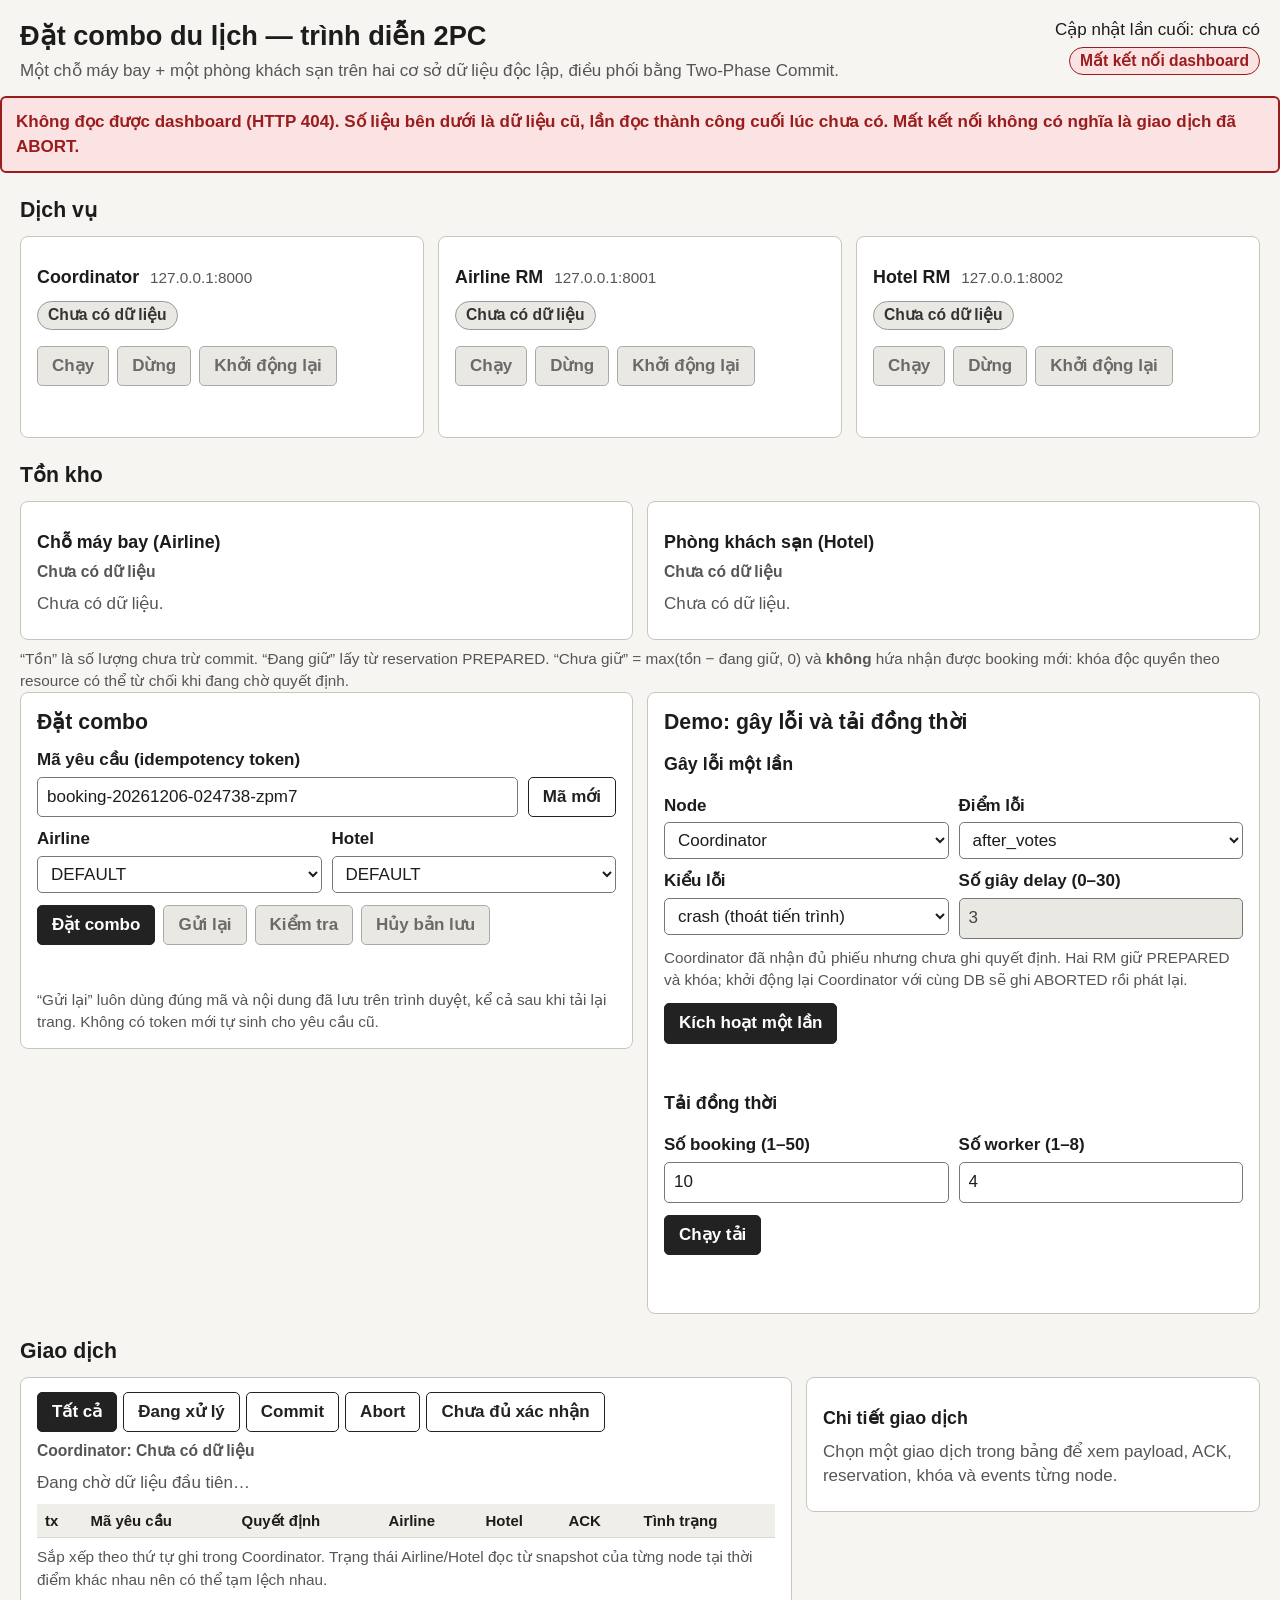
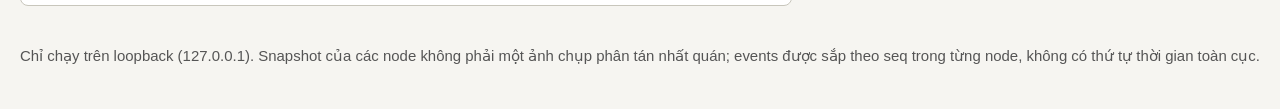
==== web/index.html @ ee9246bd "feat: dashboard web tiếng Việt, run_dashboard, kiểm thử trình duyệt" ====
<!DOCTYPE html>
<html lang="vi">
<head>
<meta charset="utf-8">
<meta name="viewport" content="width=device-width, initial-scale=1">
<title>Đặt combo du lịch — Trình diễn 2PC</title>
<link rel="stylesheet" href="style.css">
</head>
<body>
<a class="skip" href="#booking-title">Bỏ qua tới phần đặt combo</a>

<header class="top">
  <div>
    <h1>Đặt combo du lịch — trình diễn 2PC</h1>
    <p class="sub">Một chỗ máy bay + một phòng khách sạn trên hai cơ sở dữ liệu độc lập, điều phối bằng Two-Phase Commit.</p>
  </div>
  <div class="top-status">
    <p id="last-update" aria-live="off">Cập nhật lần cuối: chưa có</p>
    <p id="poll-state" class="badge muted">Đang kết nối…</p>
  </div>
</header>

<div id="banner" class="banner" role="alert" hidden></div>
<noscript><p class="banner">Cần bật JavaScript để dùng dashboard.</p></noscript>

<main>
  <section aria-labelledby="svc-title">
    <h2 id="svc-title">Dịch vụ</h2>
    <div class="grid3">
      <article class="card service" data-name="coordinator">
        <h3>Coordinator <span class="port">127.0.0.1:8000</span></h3>
        <p class="badge muted" data-role="life">Chưa có dữ liệu</p>
        <p data-role="health" class="line"></p>
        <p data-role="meta" class="meta"></p>
        <p data-role="error" class="errline" hidden></p>
        <div class="btns">
          <button type="button" data-action="start">Chạy</button>
          <button type="button" data-action="stop">Dừng</button>
          <button type="button" data-action="restart">Khởi động lại</button>
        </div>
        <p data-role="msg" class="note" aria-live="polite"></p>
      </article>
      <article class="card service" data-name="airline">
        <h3>Airline RM <span class="port">127.0.0.1:8001</span></h3>
        <p class="badge muted" data-role="life">Chưa có dữ liệu</p>
        <p data-role="health" class="line"></p>
        <p data-role="meta" class="meta"></p>
        <p data-role="error" class="errline" hidden></p>
        <div class="btns">
          <button type="button" data-action="start">Chạy</button>
          <button type="button" data-action="stop">Dừng</button>
          <button type="button" data-action="restart">Khởi động lại</button>
        </div>
        <p data-role="msg" class="note" aria-live="polite"></p>
      </article>
      <article class="card service" data-name="hotel">
        <h3>Hotel RM <span class="port">127.0.0.1:8002</span></h3>
        <p class="badge muted" data-role="life">Chưa có dữ liệu</p>
        <p data-role="health" class="line"></p>
        <p data-role="meta" class="meta"></p>
        <p data-role="error" class="errline" hidden></p>
        <div class="btns">
          <button type="button" data-action="start">Chạy</button>
          <button type="button" data-action="stop">Dừng</button>
          <button type="button" data-action="restart">Khởi động lại</button>
        </div>
        <p data-role="msg" class="note" aria-live="polite"></p>
      </article>
    </div>
  </section>

  <section aria-labelledby="inv-title">
    <h2 id="inv-title">Tồn kho</h2>
    <div class="grid2">
      <article class="card inventory" data-name="airline">
        <h3>Chỗ máy bay (Airline)</h3>
        <p class="fresh" data-role="fresh"></p>
        <div data-role="body"></div>
      </article>
      <article class="card inventory" data-name="hotel">
        <h3>Phòng khách sạn (Hotel)</h3>
        <p class="fresh" data-role="fresh"></p>
        <div data-role="body"></div>
      </article>
    </div>
    <p class="hint">“Tồn” là số lượng chưa trừ commit. “Đang giữ” lấy từ reservation PREPARED. “Chưa giữ” = max(tồn − đang giữ, 0) và <strong>không</strong> hứa nhận được booking mới: khóa độc quyền theo resource có thể từ chối khi đang chờ quyết định.</p>
  </section>

  <div class="grid2 top-align">
    <section class="card" aria-labelledby="booking-title">
      <h2 id="booking-title">Đặt combo</h2>
      <form id="bk-form" autocomplete="off">
        <label for="bk-token">Mã yêu cầu (idempotency token)</label>
        <div class="row">
          <input id="bk-token" type="text" maxlength="128" required spellcheck="false">
          <button type="button" id="bk-newtoken" class="secondary">Mã mới</button>
        </div>
        <div class="row two">
          <div>
            <label for="bk-airline">Airline</label>
            <select id="bk-airline"><option value="DEFAULT">DEFAULT</option></select>
          </div>
          <div>
            <label for="bk-hotel">Hotel</label>
            <select id="bk-hotel">
              <option value="DEFAULT">DEFAULT</option>
              <option value="MISSING">MISSING (không tồn tại → ABORT)</option>
            </select>
          </div>
        </div>
        <div class="btns">
          <button type="submit" id="bk-submit">Đặt combo</button>
          <button type="button" id="bk-retry" class="secondary">Gửi lại</button>
          <button type="button" id="bk-check" class="secondary">Kiểm tra</button>
          <button type="button" id="bk-discard" class="secondary danger">Hủy bản lưu</button>
        </div>
      </form>
      <p id="bk-lock" class="note" hidden></p>
      <div id="bk-status" class="status" role="status" aria-live="polite"></div>
      <div id="bk-result"></div>
      <p class="hint">“Gửi lại” luôn dùng đúng mã và nội dung đã lưu trên trình duyệt, kể cả sau khi tải lại trang. Không có token mới tự sinh cho yêu cầu cũ.</p>
    </section>

    <section class="card" aria-labelledby="demo-title">
      <h2 id="demo-title">Demo: gây lỗi và tải đồng thời</h2>
      <h3>Gây lỗi một lần</h3>
      <form id="ft-form" autocomplete="off" novalidate>
        <div class="row two">
          <div>
            <label for="ft-service">Node</label>
            <select id="ft-service">
              <option value="coordinator">Coordinator</option>
              <option value="airline">Airline</option>
              <option value="hotel">Hotel</option>
            </select>
          </div>
          <div>
            <label for="ft-point">Điểm lỗi</label>
            <select id="ft-point"></select>
          </div>
        </div>
        <div class="row two">
          <div>
            <label for="ft-mode">Kiểu lỗi</label>
            <select id="ft-mode">
              <option value="crash">crash (thoát tiến trình)</option>
              <option value="delay">delay (chờ)</option>
            </select>
          </div>
          <div>
            <label for="ft-seconds">Số giây delay (0–30)</label>
            <input id="ft-seconds" type="number" min="0" max="30" step="0.5" value="3">
          </div>
        </div>
        <p id="ft-hint" class="hint"></p>
        <div class="btns"><button type="submit" id="ft-submit">Kích hoạt một lần</button></div>
      </form>
      <div id="ft-status" class="status" role="status" aria-live="polite"></div>
      <ul id="ft-armed" class="plain"></ul>

      <h3>Tải đồng thời</h3>
      <form id="ld-form" autocomplete="off" novalidate>
        <div class="row two">
          <div>
            <label for="ld-count">Số booking (1–50)</label>
            <input id="ld-count" type="number" min="1" max="50" step="1" value="10">
          </div>
          <div>
            <label for="ld-workers">Số worker (1–8)</label>
            <input id="ld-workers" type="number" min="1" max="8" step="1" value="4">
          </div>
        </div>
        <div class="btns"><button type="submit" id="ld-submit">Chạy tải</button></div>
      </form>
      <div id="ld-status" class="status" role="status" aria-live="polite"></div>
      <progress id="ld-progress" max="1" value="0" hidden></progress>
      <p id="ld-summary" class="line"></p>
      <div class="tablewrap" id="ld-wrap" hidden>
        <table class="data" aria-label="Kết quả từng booking trong đợt tải">
          <thead><tr><th>#</th><th>Mã yêu cầu</th><th>Kết quả</th><th>tx</th><th>ACK</th></tr></thead>
          <tbody id="ld-body"></tbody>
        </table>
      </div>
    </section>
  </div>

  <section aria-labelledby="tx-title">
    <h2 id="tx-title">Giao dịch</h2>
    <div class="grid2 top-align wide-left">
      <div class="card">
        <div class="filters" role="group" aria-label="Lọc giao dịch" id="tx-filters">
          <button type="button" data-filter="all" aria-pressed="true">Tất cả</button>
          <button type="button" data-filter="processing" aria-pressed="false">Đang xử lý</button>
          <button type="button" data-filter="commit" aria-pressed="false">Commit</button>
          <button type="button" data-filter="abort" aria-pressed="false">Abort</button>
          <button type="button" data-filter="pending" aria-pressed="false">Chưa đủ xác nhận</button>
        </div>
        <p id="tx-fresh" class="fresh"></p>
        <p id="tx-empty" class="note" hidden></p>
        <div class="tablewrap">
          <table class="data" id="tx-table" aria-label="Danh sách giao dịch (mới nhất ở trên)">
            <thead><tr><th>tx</th><th>Mã yêu cầu</th><th>Quyết định</th><th>Airline</th><th>Hotel</th><th>ACK</th><th>Tình trạng</th></tr></thead>
            <tbody id="tx-body"></tbody>
          </table>
        </div>
        <p class="hint">Sắp xếp theo thứ tự ghi trong Coordinator. Trạng thái Airline/Hotel đọc từ snapshot của từng node tại thời điểm khác nhau nên có thể tạm lệch nhau.</p>
      </div>
      <div class="card" id="tx-detail" aria-live="off">
        <h3>Chi tiết giao dịch</h3>
        <p class="note">Chọn một giao dịch trong bảng để xem payload, ACK, reservation, khóa và events từng node.</p>
      </div>
    </div>
  </section>
</main>

<footer>
  <p>Chỉ chạy trên loopback (127.0.0.1). Snapshot của các node không phải một ảnh chụp phân tán nhất quán; events được sắp theo seq trong từng node, không có thứ tự thời gian toàn cục.</p>
</footer>
<script src="app.js"></script>
</body>
</html>
---- web/style.css ----
:root{
  --bg:#f6f5f1; --panel:#ffffff; --text:#1c1c1c; --muted:#555; --line:#c8c6bc;
  --ok:#17622a; --ok-bg:#e1f2e4; --bad:#9b1c1c; --bad-bg:#fbe3e3;
  --warn:#7a4e00; --warn-bg:#fcefc9; --mut-bg:#e9e8e3; --dark:#222;
  --focus:#b45309;
}
*{box-sizing:border-box}
html{font-size:17px}
body{margin:0;background:var(--bg);color:var(--text);font-family:"Segoe UI",Roboto,Arial,sans-serif;line-height:1.45}
main{max-width:1400px;margin:0 auto;padding:0 20px 24px}
h1{font-size:1.6rem;margin:0}
h2{font-size:1.25rem;margin:22px 0 10px}
h3{font-size:1.05rem;margin:14px 0 6px}
.card h2{margin-top:0}
.skip{position:absolute;left:-999px;top:0;background:#fff;padding:8px}
.skip:focus{left:8px;z-index:10}
.top{display:flex;justify-content:space-between;gap:16px;align-items:flex-start;max-width:1400px;margin:0 auto;padding:16px 20px 8px}
.sub{margin:4px 0 0;color:var(--muted)}
.top-status{text-align:right}
.top-status p{margin:2px 0}
.banner{max-width:1360px;margin:4px auto 8px;padding:10px 14px;background:var(--bad-bg);color:var(--bad);border:2px solid var(--bad);border-radius:6px;font-weight:600}
.banner.warn{background:var(--warn-bg);color:var(--warn);border-color:var(--warn)}
.grid3{display:grid;grid-template-columns:repeat(3,1fr);gap:14px}
.grid2{display:grid;grid-template-columns:repeat(2,1fr);gap:14px}
.grid2.wide-left{grid-template-columns:1.7fr 1fr}
.top-align{align-items:start}
.card{background:var(--panel);border:1px solid var(--line);border-radius:8px;padding:14px 16px;min-width:0}
.port{font-weight:400;color:var(--muted);font-size:.9rem;margin-left:6px}
.badge{display:inline-block;padding:2px 10px;border-radius:999px;font-weight:700;font-size:.92rem;margin:4px 0;border:1px solid transparent}
.badge.ok,.tag.ok{background:var(--ok-bg);color:var(--ok);border-color:var(--ok)}
.badge.bad,.tag.bad{background:var(--bad-bg);color:var(--bad);border-color:var(--bad)}
.badge.warn,.tag.warn{background:var(--warn-bg);color:var(--warn);border-color:var(--warn)}
.badge.muted,.tag.muted{background:var(--mut-bg);color:#333;border-color:#999}
.tag{display:inline-block;padding:0 6px;border-radius:4px;font-weight:700;font-size:.8rem;border:1px solid transparent;white-space:nowrap}
.line{margin:4px 0}
.meta{margin:4px 0;color:var(--muted);font-size:.9rem;word-break:break-word}
.errline{margin:4px 0;color:var(--bad);font-weight:600;word-break:break-word}
.note{margin:8px 0;color:var(--muted);min-height:1.2em}
.fresh{margin:2px 0 8px;font-size:.92rem;font-weight:600}
.fresh.ok{color:var(--ok)} .fresh.warn{color:var(--warn)} .fresh.bad{color:var(--bad)} .fresh.muted{color:var(--muted)}
.hint{color:var(--muted);font-size:.9rem;margin:8px 0 0}
.status{margin:10px 0;min-height:1.4em;font-weight:600;word-break:break-word}
.status.ok{color:var(--ok)} .status.bad{color:var(--bad)} .status.warn{color:var(--warn)}
label{display:block;font-weight:600;margin:10px 0 4px}
input,select{font:inherit;padding:7px 9px;border:1px solid #777;border-radius:5px;background:#fff;color:var(--text);width:100%}
input:disabled,select:disabled{background:var(--mut-bg);color:#444}
.row{display:flex;gap:10px;align-items:center}
.row.two{align-items:flex-start}
.row.two>div{flex:1;min-width:0}
.row input{flex:1}
.btns{display:flex;flex-wrap:wrap;gap:8px;margin:12px 0 4px}
button{font:inherit;font-weight:600;padding:7px 14px;border-radius:5px;border:1px solid var(--dark);background:var(--dark);color:#fff;cursor:pointer}
button.secondary{background:#fff;color:var(--dark)}
button.danger{color:var(--bad);border-color:var(--bad)}
button:disabled{background:var(--mut-bg);color:#6a6a6a;border-color:#aaa;cursor:not-allowed}
button.linklike{background:none;border:none;color:var(--text);text-decoration:underline;padding:2px 4px;font-family:Consolas,monospace;font-weight:600}
button.linklike[aria-current="true"]{background:var(--dark);color:#fff;text-decoration:none;border-radius:4px}
:focus-visible{outline:3px solid var(--focus);outline-offset:2px}
.filters{display:flex;flex-wrap:wrap;gap:6px;margin-bottom:8px}
.filters button{background:#fff;color:var(--dark)}
.filters button[aria-pressed="true"]{background:var(--dark);color:#fff}
.tablewrap{overflow-x:auto}
table.data{width:100%;border-collapse:collapse;font-size:.88rem}
table.data td.mono{word-break:break-all}
table.data th,table.data td{padding:6px 8px;border-bottom:1px solid #dcdad0;text-align:left;vertical-align:top}
table.data th{background:#efeee8;position:sticky;top:0}
table.data tr.sel td{background:#f1ecd8}
table.data tr[data-key]{cursor:pointer}
.mono{font-family:Consolas,"Courier New",monospace}
.bignum{font-size:2.6rem;font-weight:800;line-height:1}
.inv-row{display:grid;grid-template-columns:auto 1fr;gap:4px 18px;align-items:center;padding:6px 0;border-top:1px solid #e3e1d8}
.inv-row:first-child{border-top:0}
.inv-stats p{margin:2px 0}
.res-name{font-weight:700;margin:0 0 2px}
.kv{display:grid;grid-template-columns:max-content 1fr;gap:3px 14px;margin:6px 0}
.kv dt{font-weight:600} .kv dd{margin:0;word-break:break-all}
ul.plain{list-style:none;padding:0;margin:6px 0}
ul.plain li{margin:3px 0;font-size:.92rem}
details{margin:6px 0}
summary{cursor:pointer;font-weight:600}
progress{width:100%;height:16px}
footer{max-width:1400px;margin:0 auto;padding:0 20px 28px;color:var(--muted);font-size:.88rem}
@media (max-width:960px){
  .grid3,.grid2,.grid2.wide-left{grid-template-columns:1fr}
  .top{flex-direction:column}.top-status{text-align:left}
}

.banner p{margin:2px 0}
.note.ok{color:var(--ok)} .note.bad{color:var(--bad)} .note.warn{color:var(--warn)}
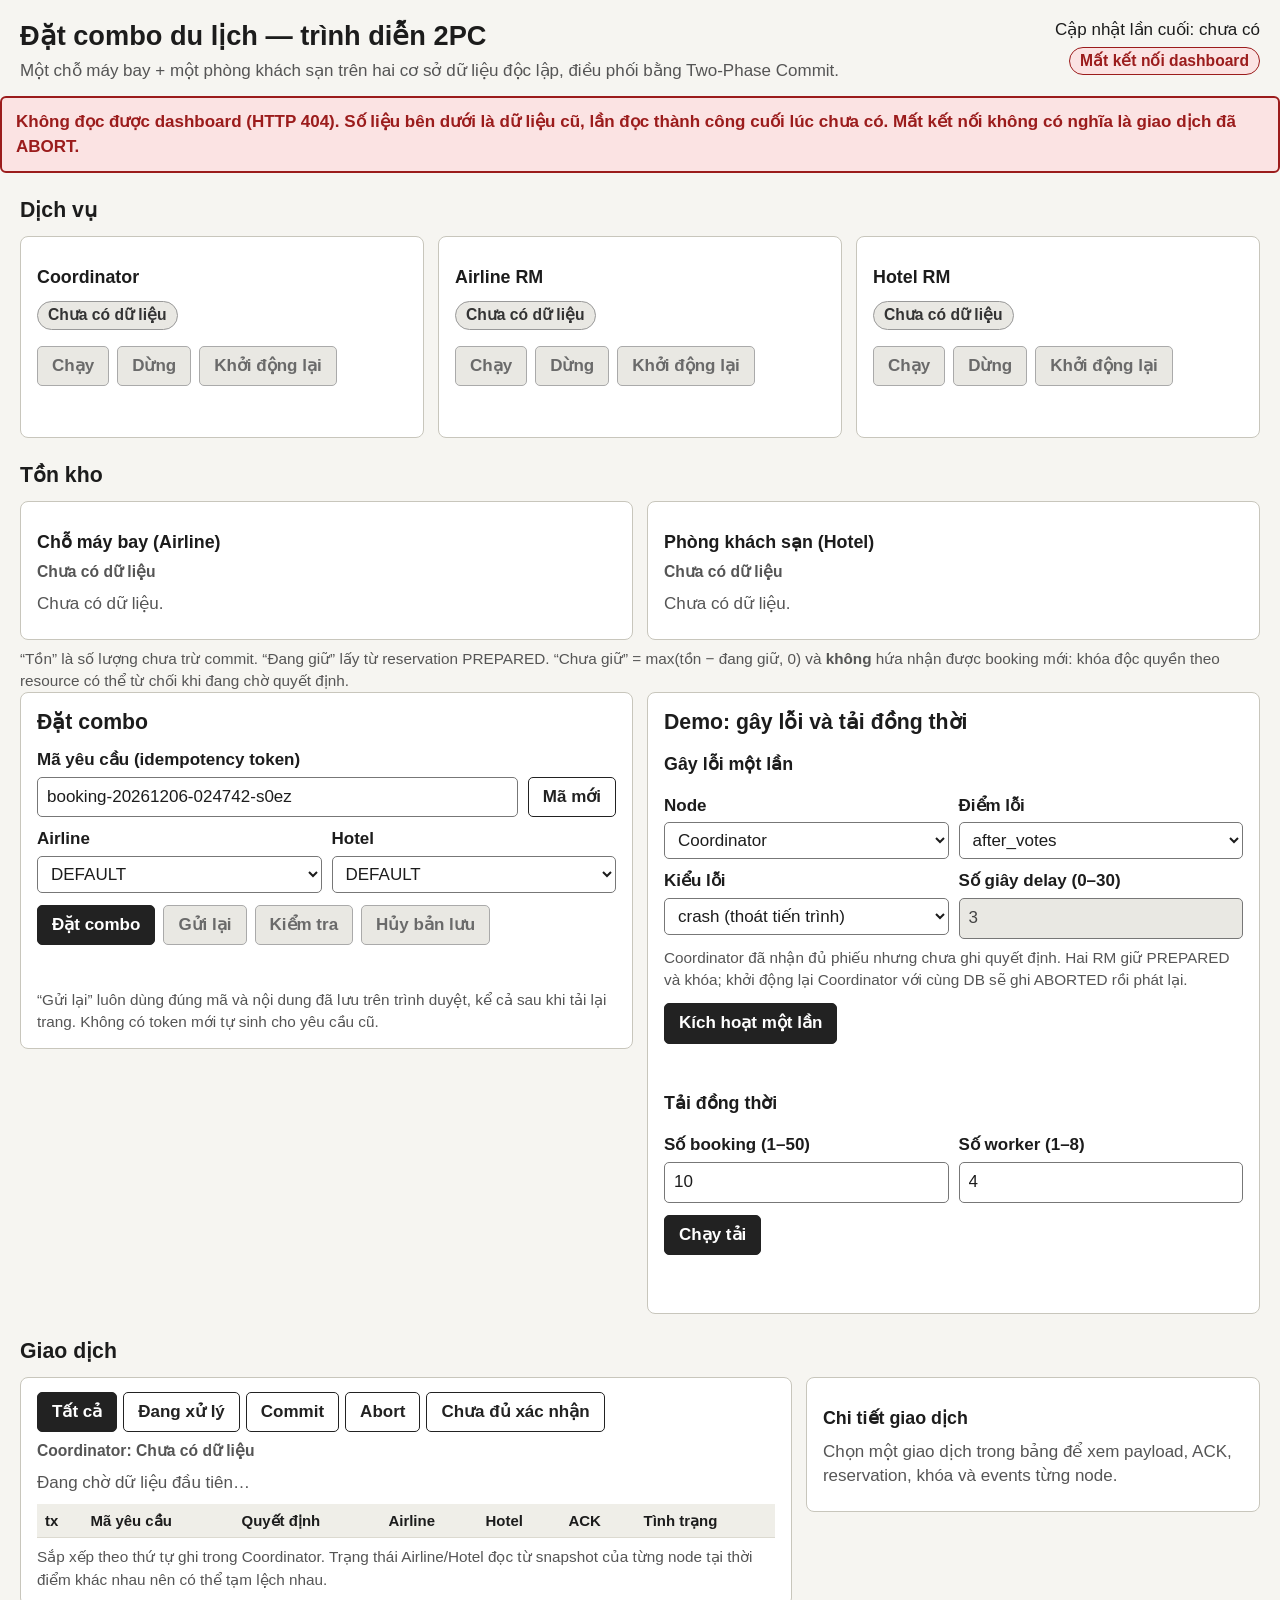
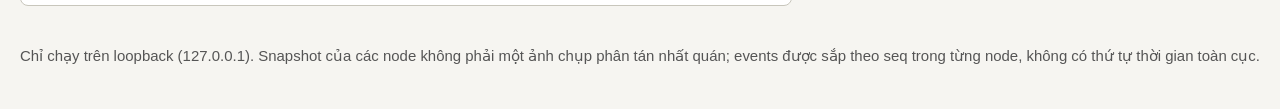
==== commit 569f06a5: "fix(dashboard): hiển thị cổng dịch vụ thật thay vì cổng cứng (#25)" ====
--- a/web/index.html
+++ b/web/index.html
@@ -28,7 +28,7 @@
     <h2 id="svc-title">Dịch vụ</h2>
     <div class="grid3">
       <article class="card service" data-name="coordinator">
-        <h3>Coordinator <span class="port">127.0.0.1:8000</span></h3>
+        <h3>Coordinator <span class="port" data-role="port"></span></h3>
         <p class="badge muted" data-role="life">Chưa có dữ liệu</p>
         <p data-role="health" class="line"></p>
         <p data-role="meta" class="meta"></p>
@@ -41,7 +41,7 @@
         <p data-role="msg" class="note" aria-live="polite"></p>
       </article>
       <article class="card service" data-name="airline">
-        <h3>Airline RM <span class="port">127.0.0.1:8001</span></h3>
+        <h3>Airline RM <span class="port" data-role="port"></span></h3>
         <p class="badge muted" data-role="life">Chưa có dữ liệu</p>
         <p data-role="health" class="line"></p>
         <p data-role="meta" class="meta"></p>
@@ -54,7 +54,7 @@
         <p data-role="msg" class="note" aria-live="polite"></p>
       </article>
       <article class="card service" data-name="hotel">
-        <h3>Hotel RM <span class="port">127.0.0.1:8002</span></h3>
+        <h3>Hotel RM <span class="port" data-role="port"></span></h3>
         <p class="badge muted" data-role="life">Chưa có dữ liệu</p>
         <p data-role="health" class="line"></p>
         <p data-role="meta" class="meta"></p>
